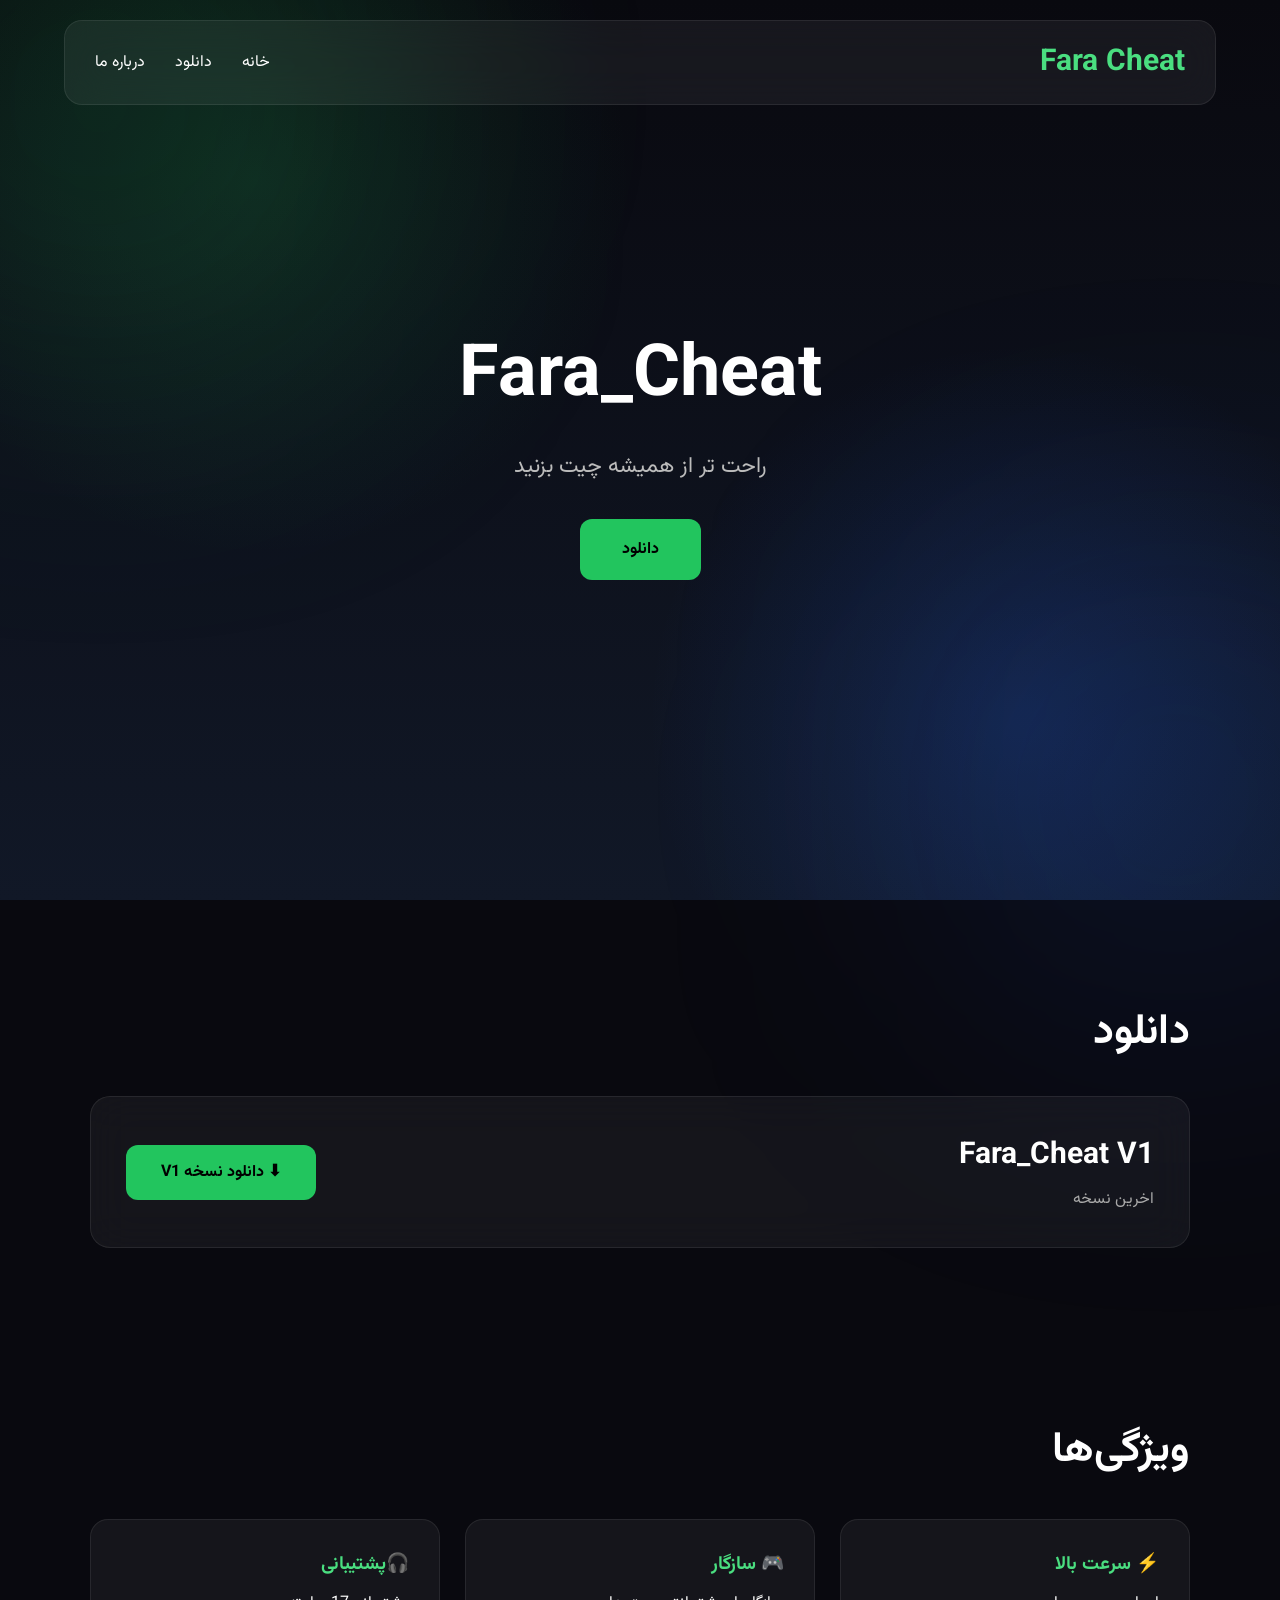
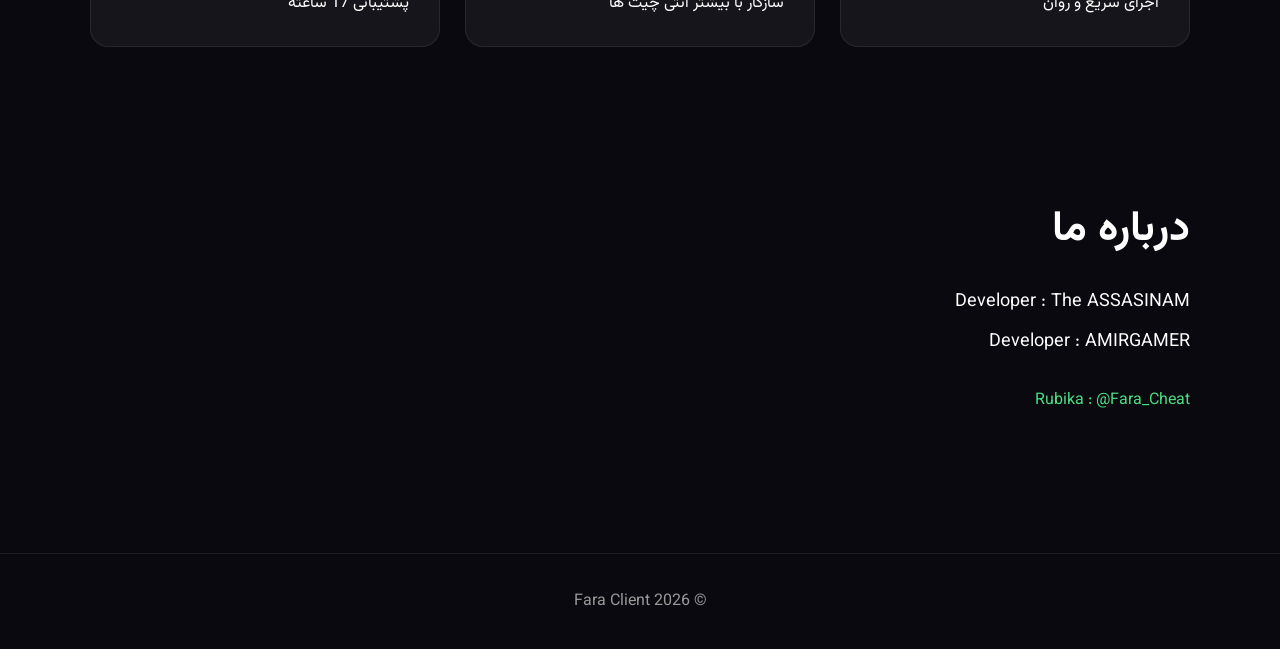
==== index.html @ 8f238534 "Add files via upload" ====
<!DOCTYPE html>
<html lang="fa" dir="rtl">

<head>
    <meta charset="UTF-8">
    <meta name="viewport" content="width=device-width, initial-scale=1.0">
    <title>Fara_Cheat</title>

    <link rel="stylesheet" href="style.css">
    <link href="https://fonts.googleapis.com/css2?family=Vazirmatn:wght@300;400;600;700&display=swap" rel="stylesheet">
</head>

<body>

<div class="background"></div>

<header>
    <nav>

        <div class="logo">
            <a href="#" style="text-decoration:none;color:inherit;">
                Fara Cheat
            </a>
        </div>

        <ul>
            <li><a href="#">خانه</a></li>
            <li><a href="#download">دانلود</a></li>
            <li><a href="#about">درباره ما</a></li>
        </ul>

    </nav>
</header>

<section class="hero">

    <h1>Fara_Cheat</h1>

    <p>
        راحت تر از همیشه چیت بزنید 
    </p>

    <a href="#download" class="main-btn">
        دانلود
    </a>

</section>

<section id="download" class="download-section">

    <h2>دانلود</h2>

    <div class="download-card">

        <div>
            <h3>Fara_Cheat V1</h3>
            <p>اخرین نسخه</p>
        </div>

        <a href="downloads/Cheat_Fara V1.rar" class="download-btn" download>
            ⬇ دانلود نسخه V1
        </a>

    </div>

</section>

<section class="features">

    <h2>ویژگی‌ها</h2>

    <div class="cards">

        <div class="card">
            <h3>⚡ سرعت بالا</h3>
            <p>اجرای سریع و روان</p>
        </div>

        <div class="card">
            <h3>🎮 سازگار</h3>
            <p>سازگار با بیشتر انتی چیت ها</p>
        </div>

        <div class="card">
            <h3>🎧پشتیبانی </h3>
            <p>پشتیبانی 17 ساعته</p>
        </div>

    </div>

</section>

<section id="about" class="about">

    <h2>درباره ما</h2>

    <p>Developer : The ASSASINAM</p>

    <p>Developer : AMIRGAMER</p>

    <a href="https://rubika.ir/Fara_Cheat" target="_blank" rel="noopener">
        Rubika : @Fara_Cheat
    </a>

</section>

<footer>
    <p>© 2026 Fara Client</p>
</footer>

<script src="script.js"></script>

</body>
</html>
---- style.css ----
/* ===== Google Font ===== */
*{
    margin:0;
    padding:0;
    box-sizing:border-box;
    scroll-behavior:smooth;
    font-family:"Vazirmatn",sans-serif;
}

body{
    background:#09090f;
    color:#fff;
    overflow-x:hidden;
}

/* ===== Background ===== */

.background{
    position:fixed;
    inset:0;
    z-index:-2;
    background:
    radial-gradient(circle at 20% 20%,#22c55e22,transparent 30%),
    radial-gradient(circle at 80% 80%,#2563eb33,transparent 30%),
    linear-gradient(#09090f,#111827);
}

.background::after{
    content:"";
    position:absolute;
    width:500px;
    height:500px;
    background:#22c55e20;
    border-radius:50%;
    filter:blur(140px);
    top:-150px;
    left:-150px;
}

.background::before{
    content:"";
    position:absolute;
    width:450px;
    height:450px;
    background:#2563eb20;
    border-radius:50%;
    filter:blur(140px);
    bottom:-120px;
    right:-120px;
}

/* ===== Header ===== */

header{
    position:fixed;
    width:100%;
    top:0;
    left:0;
    display:flex;
    justify-content:center;
    z-index:100;
}

nav{
    width:90%;
    max-width:1200px;
    margin-top:20px;

    display:flex;
    justify-content:space-between;
    align-items:center;

    padding:18px 30px;

    background:rgba(255,255,255,.06);
    border:1px solid rgba(255,255,255,.08);
    backdrop-filter:blur(20px);
    border-radius:18px;
}

.logo{
    font-size:30px;
    font-weight:700;
    color:#4ade80;
}

nav ul{
    display:flex;
    list-style:none;
    gap:30px;
}

nav a{
    color:white;
    text-decoration:none;
    transition:.3s;
}

nav a:hover{
    color:#4ade80;
}

/* ===== Hero ===== */

.hero{
    height:100vh;
    display:flex;
    flex-direction:column;
    justify-content:center;
    align-items:center;
    text-align:center;
    padding:20px;
}

.hero h1{
    font-size:72px;
    margin-bottom:15px;
}

.hero p{
    font-size:22px;
    color:#bcbcbc;
    margin-bottom:35px;
}

.main-btn{
    padding:18px 42px;
    background:#22c55e;
    color:#000;
    text-decoration:none;
    border-radius:12px;
    font-weight:bold;
    transition:.3s;
}

.main-btn:hover{
    transform:translateY(-5px);
    box-shadow:0 0 30px #22c55e;
}

/* ===== Download ===== */

.download-section{
    width:90%;
    max-width:1100px;
    margin:auto;
    padding:100px 0;
}

.download-section h2{
    font-size:42px;
    margin-bottom:30px;
}

.download-card{
    background:rgba(255,255,255,.05);
    border:1px solid rgba(255,255,255,.08);
    backdrop-filter:blur(20px);

    border-radius:20px;

    padding:35px;

    display:flex;
    justify-content:space-between;
    align-items:center;
}

.download-card h3{
    font-size:30px;
}

.download-card p{
    color:#aaa;
    margin-top:8px;
}

.download-btn{

padding:15px 35px;

background:#22c55e;

color:black;

text-decoration:none;

font-weight:bold;

border-radius:12px;

transition:.3s;

}

.download-btn:hover{

box-shadow:0 0 20px #22c55e;

}

/* ===== Features ===== */

.features{

width:90%;
max-width:1100px;

margin:auto;

padding:70px 0;

}

.features h2{

font-size:42px;

margin-bottom:35px;

}

.cards{

display:grid;

grid-template-columns:repeat(auto-fit,minmax(250px,1fr));

gap:25px;

}

.card{

background:rgba(255,255,255,.05);

padding:30px;

border-radius:18px;

border:1px solid rgba(255,255,255,.08);

transition:.3s;

}

.card:hover{

transform:translateY(-10px);

}

.card h3{

color:#4ade80;

margin-bottom:12px;

}

/* ===== About ===== */

.about{

width:90%;
max-width:1100px;

margin:auto;

padding:80px 0;

}

.about h2{

font-size:42px;

margin-bottom:25px;

}

.about p{

margin:12px 0;

font-size:18px;

}

.about a{

display:inline-block;

margin-top:20px;

color:#4ade80;

text-decoration:none;

}

/* ===== Footer ===== */

footer{

padding:35px;

text-align:center;

border-top:1px solid rgba(255,255,255,.08);

color:#999;

margin-top:60px;

}

/* ===== Responsive ===== */

@media(max-width:768px){

nav{
flex-direction:column;
gap:20px;
}

nav ul{
flex-direction:column;
align-items:center;
}

.hero h1{
font-size:48px;
}

.hero p{
font-size:18px;
}

.download-card{
flex-direction:column;
gap:25px;
text-align:center;
}

}
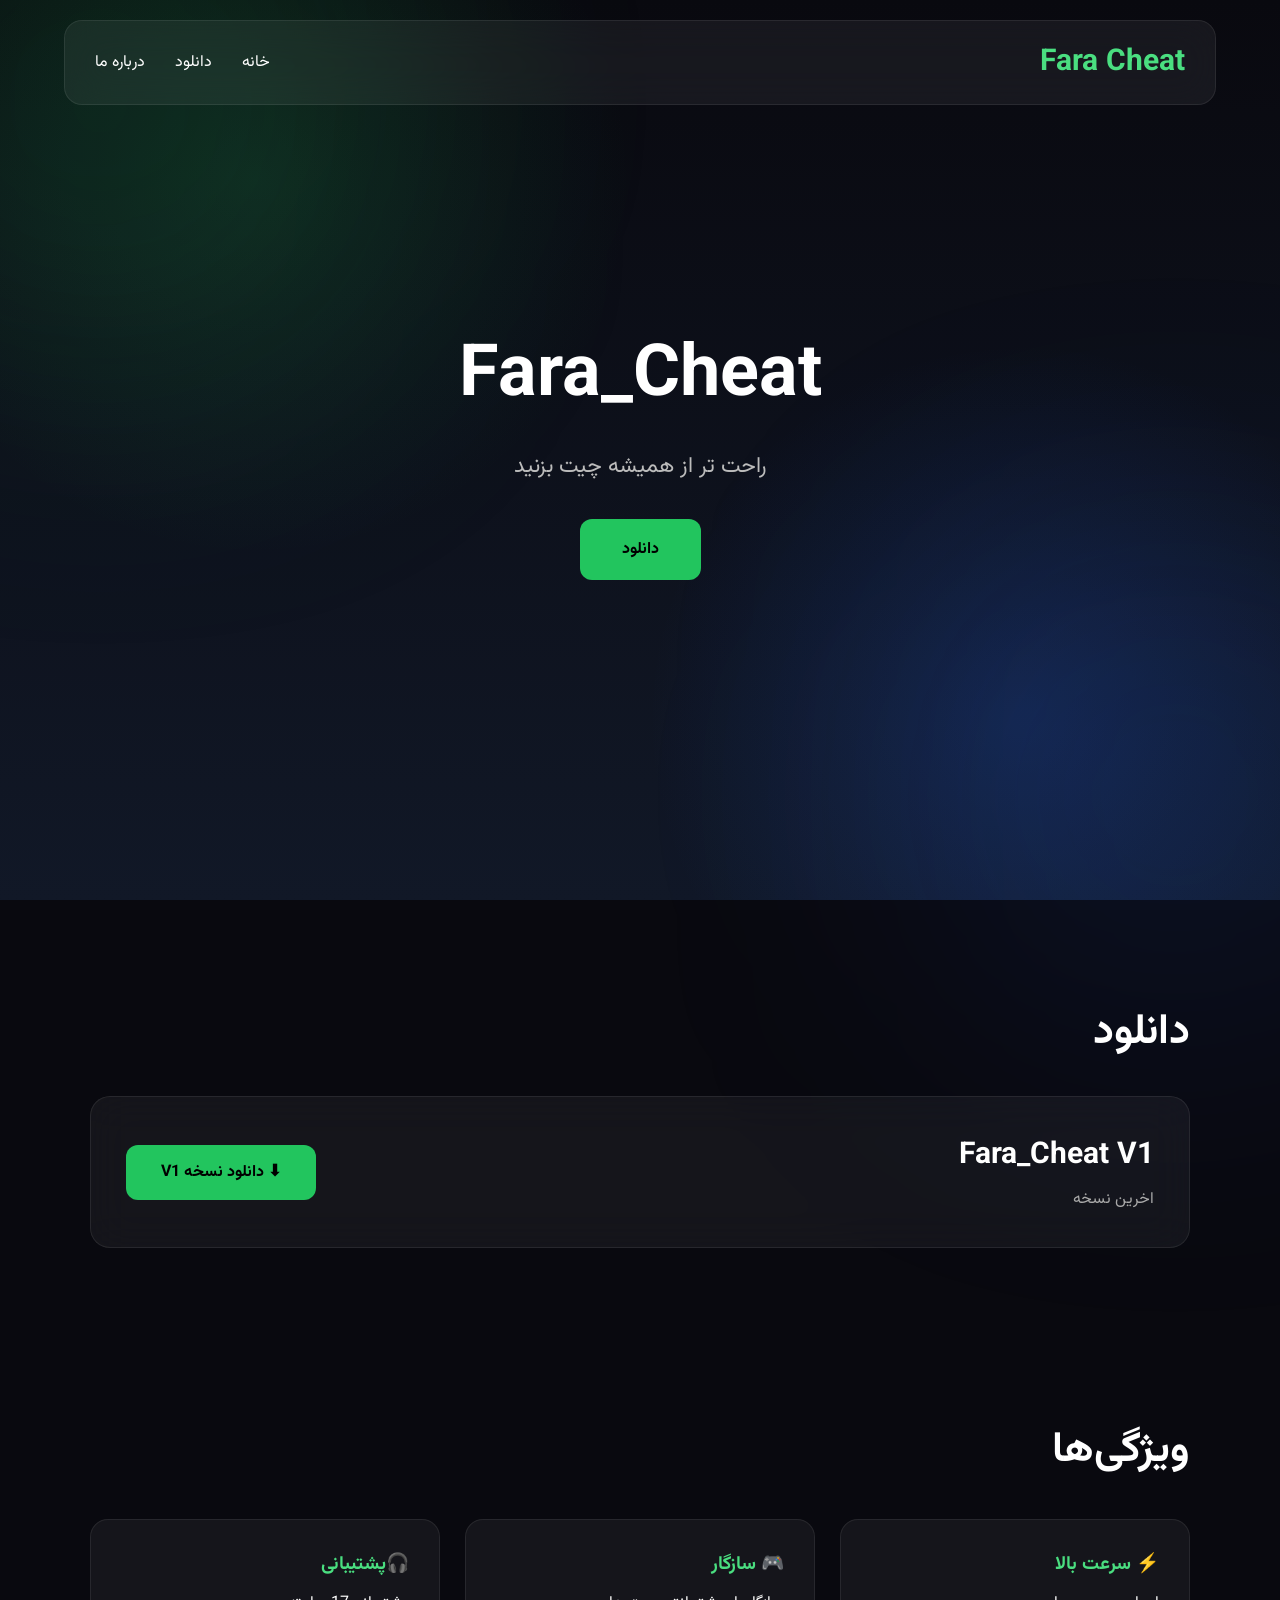
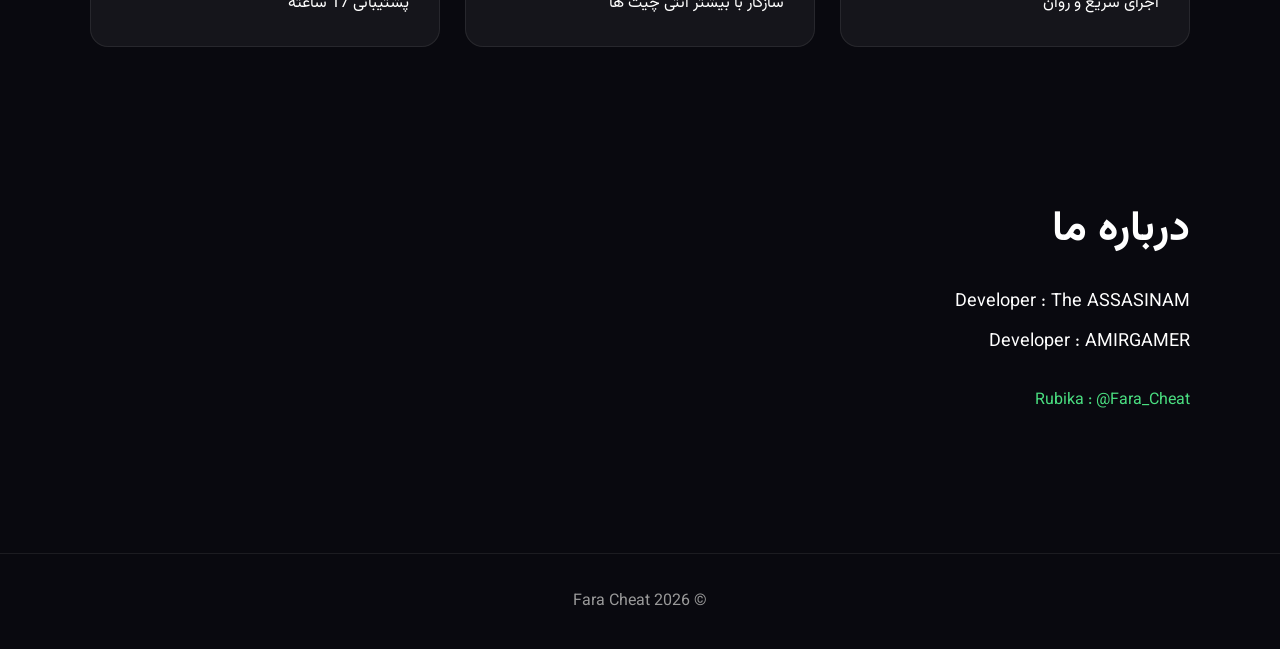
==== commit 8a428ae0: "Update index.html" ====
--- a/index.html
+++ b/index.html
@@ -105,10 +105,10 @@
 </section>
 
 <footer>
-    <p>© 2026 Fara Client</p>
+    <p>© 2026 Fara Cheat</p>
 </footer>
 
 <script src="script.js"></script>
 
 </body>
-</html>+</html>
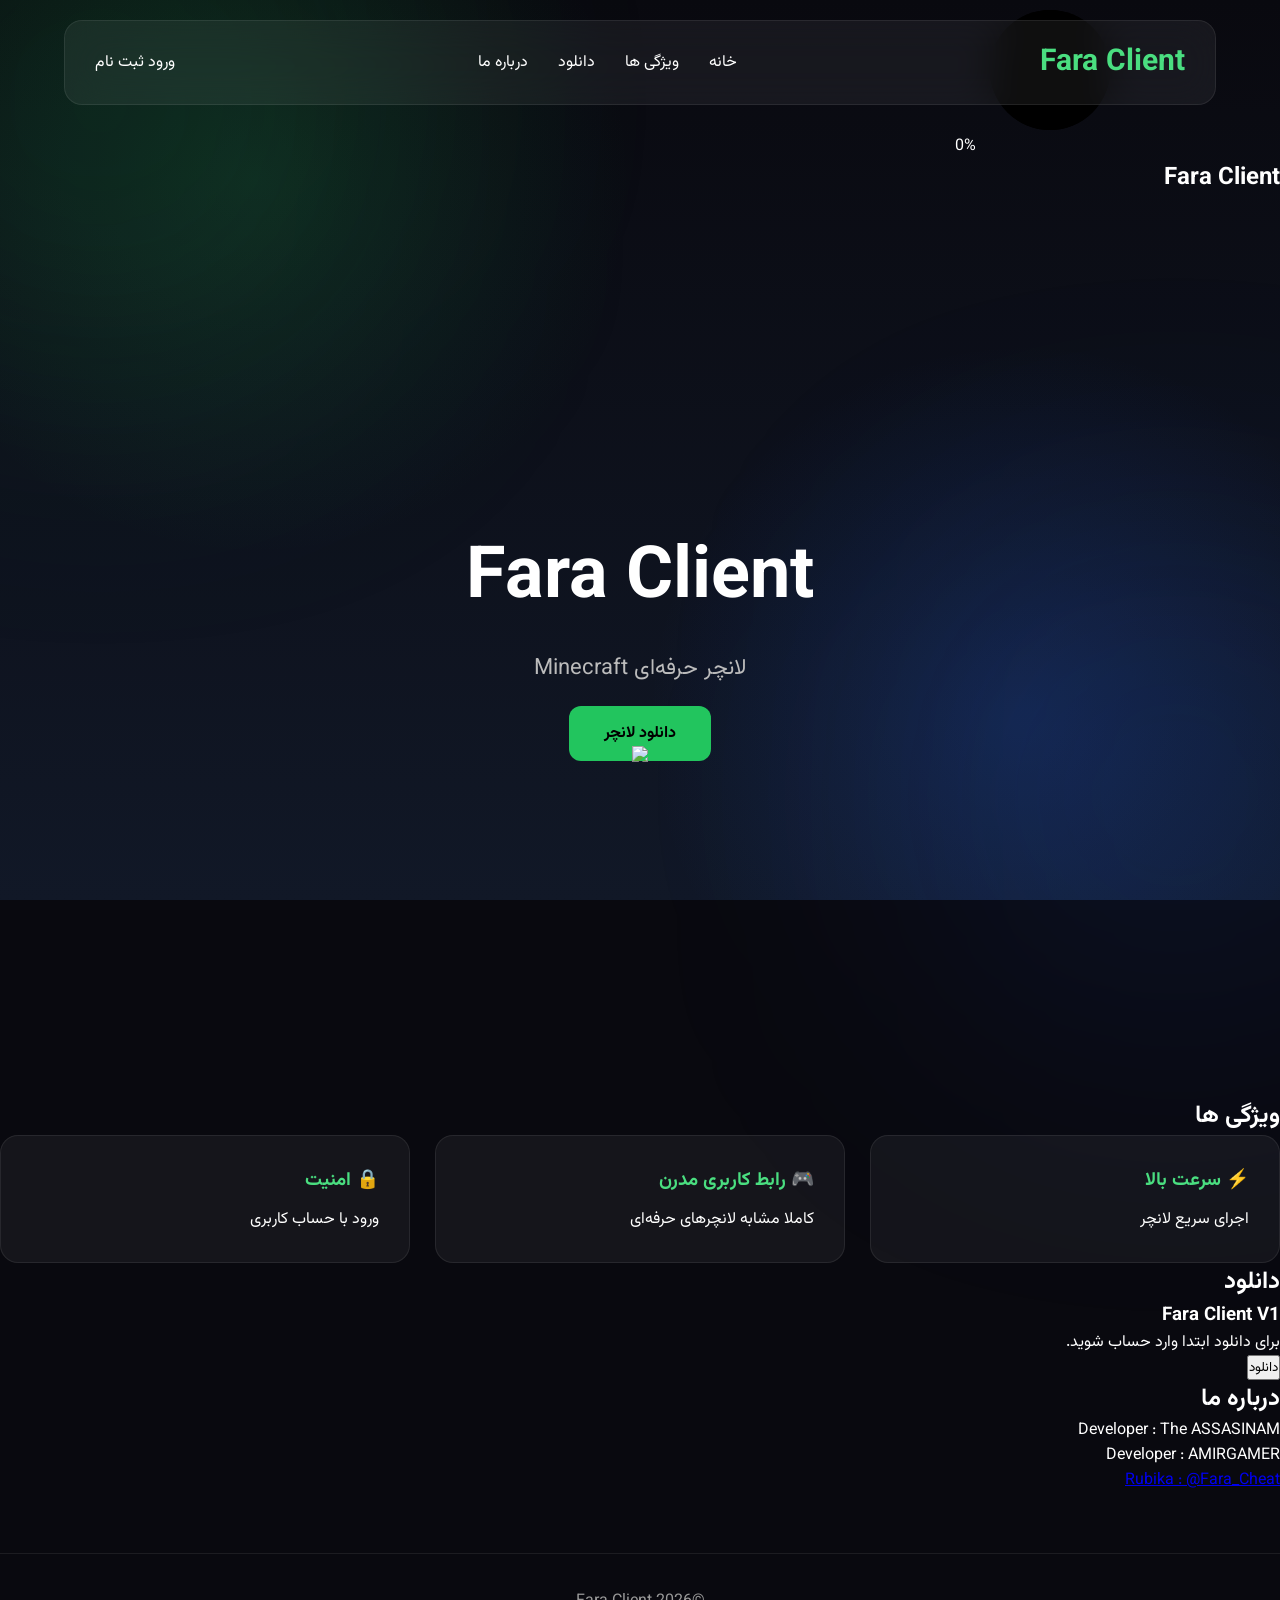
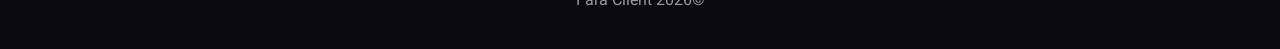
==== commit cbdff476: "index.html" ====
--- a/index.html
+++ b/index.html
@@ -4,111 +4,272 @@
 <head>
     <meta charset="UTF-8">
     <meta name="viewport" content="width=device-width, initial-scale=1.0">
-    <title>Fara_Cheat</title>
+
+    <title>Fara Client</title>
 
     <link rel="stylesheet" href="style.css">
-    <link href="https://fonts.googleapis.com/css2?family=Vazirmatn:wght@300;400;600;700&display=swap" rel="stylesheet">
+
+    <link href="https://fonts.googleapis.com/css2?family=Vazirmatn:wght@300;400;600;700;900&display=swap"
+        rel="stylesheet">
 </head>
 
 <body>
 
-<div class="background"></div>
+<!-- Loading -->
+
+<div id="loader">
+
+<div class="loader-content">
+
+<div class="loader-circle">
+
+<svg>
+
+<circle cx="70" cy="70" r="60"></circle>
+
+<circle id="progressCircle" cx="70" cy="70" r="60"></circle>
+
+</svg>
+
+<span id="loadingPercent">0%</span>
+
+</div>
+
+<h2>Fara Client</h2>
+
+</div>
+
+</div>
+
+<!-- Background -->
+
+<div class="background">
+
+<span></span>
+
+<span></span>
+
+<span></span>
+
+<span></span>
+
+</div>
+
+<!-- Header -->
 
 <header>
-    <nav>
-
-        <div class="logo">
-            <a href="#" style="text-decoration:none;color:inherit;">
-                Fara Cheat
-            </a>
-        </div>
-
-        <ul>
-            <li><a href="#">خانه</a></li>
-            <li><a href="#download">دانلود</a></li>
-            <li><a href="#about">درباره ما</a></li>
-        </ul>
-
-    </nav>
+
+<nav>
+
+<div class="logo">
+
+Fara Client
+
+</div>
+
+<ul>
+
+<li><a href="#">خانه</a></li>
+
+<li><a href="#features">ویژگی ها</a></li>
+
+<li><a href="#download">دانلود</a></li>
+
+<li><a href="#about">درباره ما</a></li>
+
+</ul>
+
+<div class="login-area">
+
+<a href="login.html">
+
+ورود
+
+</a>
+
+<a href="register.html" class="register">
+
+ثبت نام
+
+</a>
+
+</div>
+
+</nav>
+
 </header>
 
+<!-- Hero -->
+
 <section class="hero">
 
-    <h1>Fara_Cheat</h1>
-
-    <p>
-        راحت تر از همیشه چیت بزنید 
-    </p>
-
-    <a href="#download" class="main-btn">
-        دانلود
-    </a>
-
-</section>
-
-<section id="download" class="download-section">
-
-    <h2>دانلود</h2>
-
-    <div class="download-card">
-
-        <div>
-            <h3>Fara_Cheat V1</h3>
-            <p>اخرین نسخه</p>
-        </div>
-
-        <a href="downloads/Cheat_Fara V1.rar" class="download-btn" download>
-            ⬇ دانلود نسخه V1
-        </a>
-
-    </div>
-
-</section>
-
-<section class="features">
-
-    <h2>ویژگی‌ها</h2>
-
-    <div class="cards">
-
-        <div class="card">
-            <h3>⚡ سرعت بالا</h3>
-            <p>اجرای سریع و روان</p>
-        </div>
-
-        <div class="card">
-            <h3>🎮 سازگار</h3>
-            <p>سازگار با بیشتر انتی چیت ها</p>
-        </div>
-
-        <div class="card">
-            <h3>🎧پشتیبانی </h3>
-            <p>پشتیبانی 17 ساعته</p>
-        </div>
-
-    </div>
-
-</section>
-
-<section id="about" class="about">
-
-    <h2>درباره ما</h2>
-
-    <p>Developer : The ASSASINAM</p>
-
-    <p>Developer : AMIRGAMER</p>
-
-    <a href="https://rubika.ir/Fara_Cheat" target="_blank" rel="noopener">
-        Rubika : @Fara_Cheat
-    </a>
+<div class="hero-left">
+
+<h1>
+
+Fara Client
+
+</h1>
+
+<p>
+
+لانچر حرفه‌ای Minecraft
+
+</p>
+
+<a href="https://github.com/amoalir24-source/Fara_Cheat/releases/download/v1/Cheat_Fara%20V1.rar"
+   class="download-btn">
+    دانلود لانچر
+</a>
+
+</div>
+
+<div class="hero-right">
+
+<img src="assets/logo.png">
+
+</div>
+
+</section>
+
+<!-- Features -->
+
+<section id="features">
+
+<h2>
+
+ویژگی ها
+
+</h2>
+
+<div class="cards">
+
+<div class="card">
+
+<h3>
+
+⚡ سرعت بالا
+
+</h3>
+
+<p>
+
+اجرای سریع لانچر
+
+</p>
+
+</div>
+
+<div class="card">
+
+<h3>
+
+🎮 رابط کاربری مدرن
+
+</h3>
+
+<p>
+
+کاملا مشابه لانچرهای حرفه‌ای
+
+</p>
+
+</div>
+
+<div class="card">
+
+<h3>
+
+🔒 امنیت
+
+</h3>
+
+<p>
+
+ورود با حساب کاربری
+
+</p>
+
+</div>
+
+</div>
+
+</section>
+
+<!-- Download -->
+
+<section id="download">
+
+<h2>
+
+دانلود
+
+</h2>
+
+<div class="download-box">
+
+<h3>
+
+Fara Client V1
+
+</h3>
+
+<p>
+
+برای دانلود ابتدا وارد حساب شوید.
+
+</p>
+
+<button id="downloadLauncher">
+
+دانلود
+
+</button>
+
+</div>
+
+</section>
+
+<!-- About -->
+
+<section id="about">
+
+<h2>
+
+درباره ما
+
+</h2>
+
+<p>
+
+Developer : The ASSASINAM
+
+</p>
+
+<p>
+
+Developer : AMIRGAMER
+
+</p>
+
+<a href="https://rubika.ir/Fara_Cheat" target="_blank">
+
+Rubika : @Fara_Cheat
+
+</a>
 
 </section>
 
 <footer>
-    <p>© 2026 Fara Cheat</p>
+
+©2026 Fara Client
+
 </footer>
 
+<script src="loading.js"></script>
+
 <script src="script.js"></script>
 
 </body>
+
 </html>
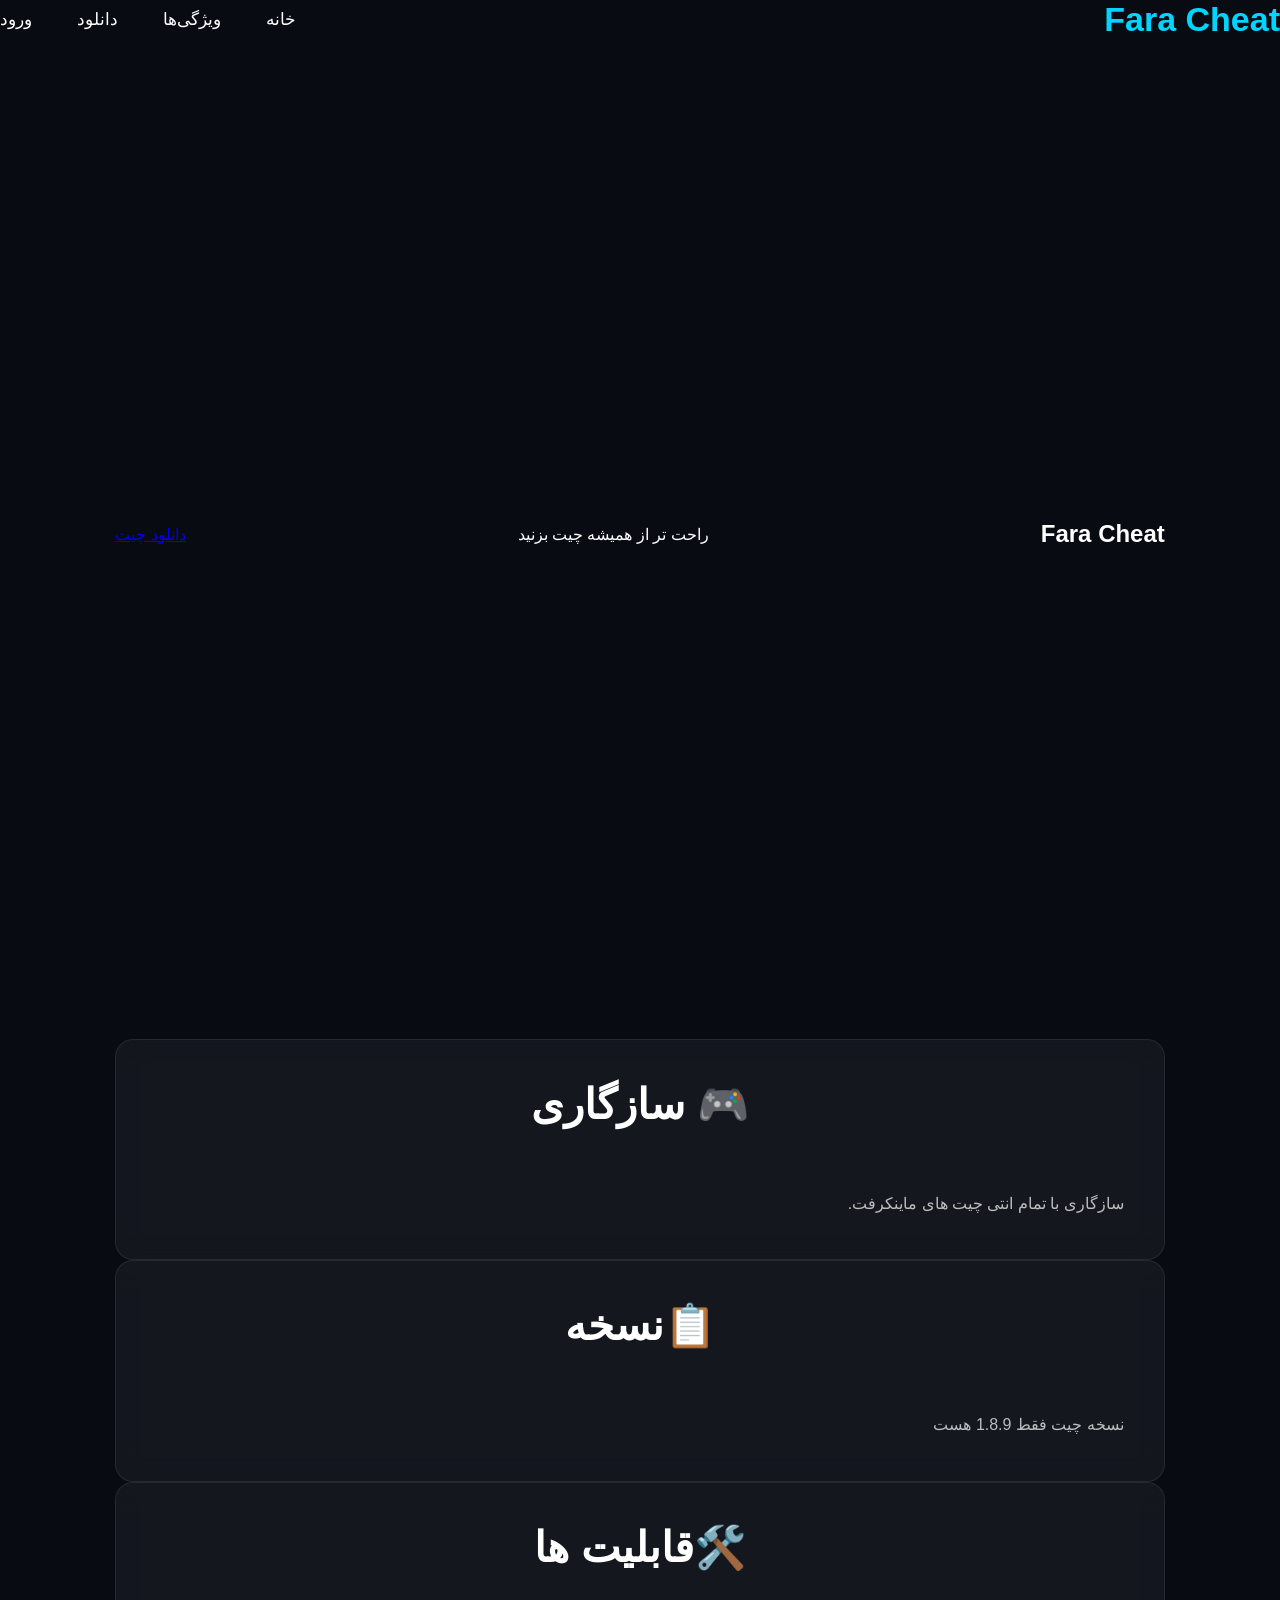
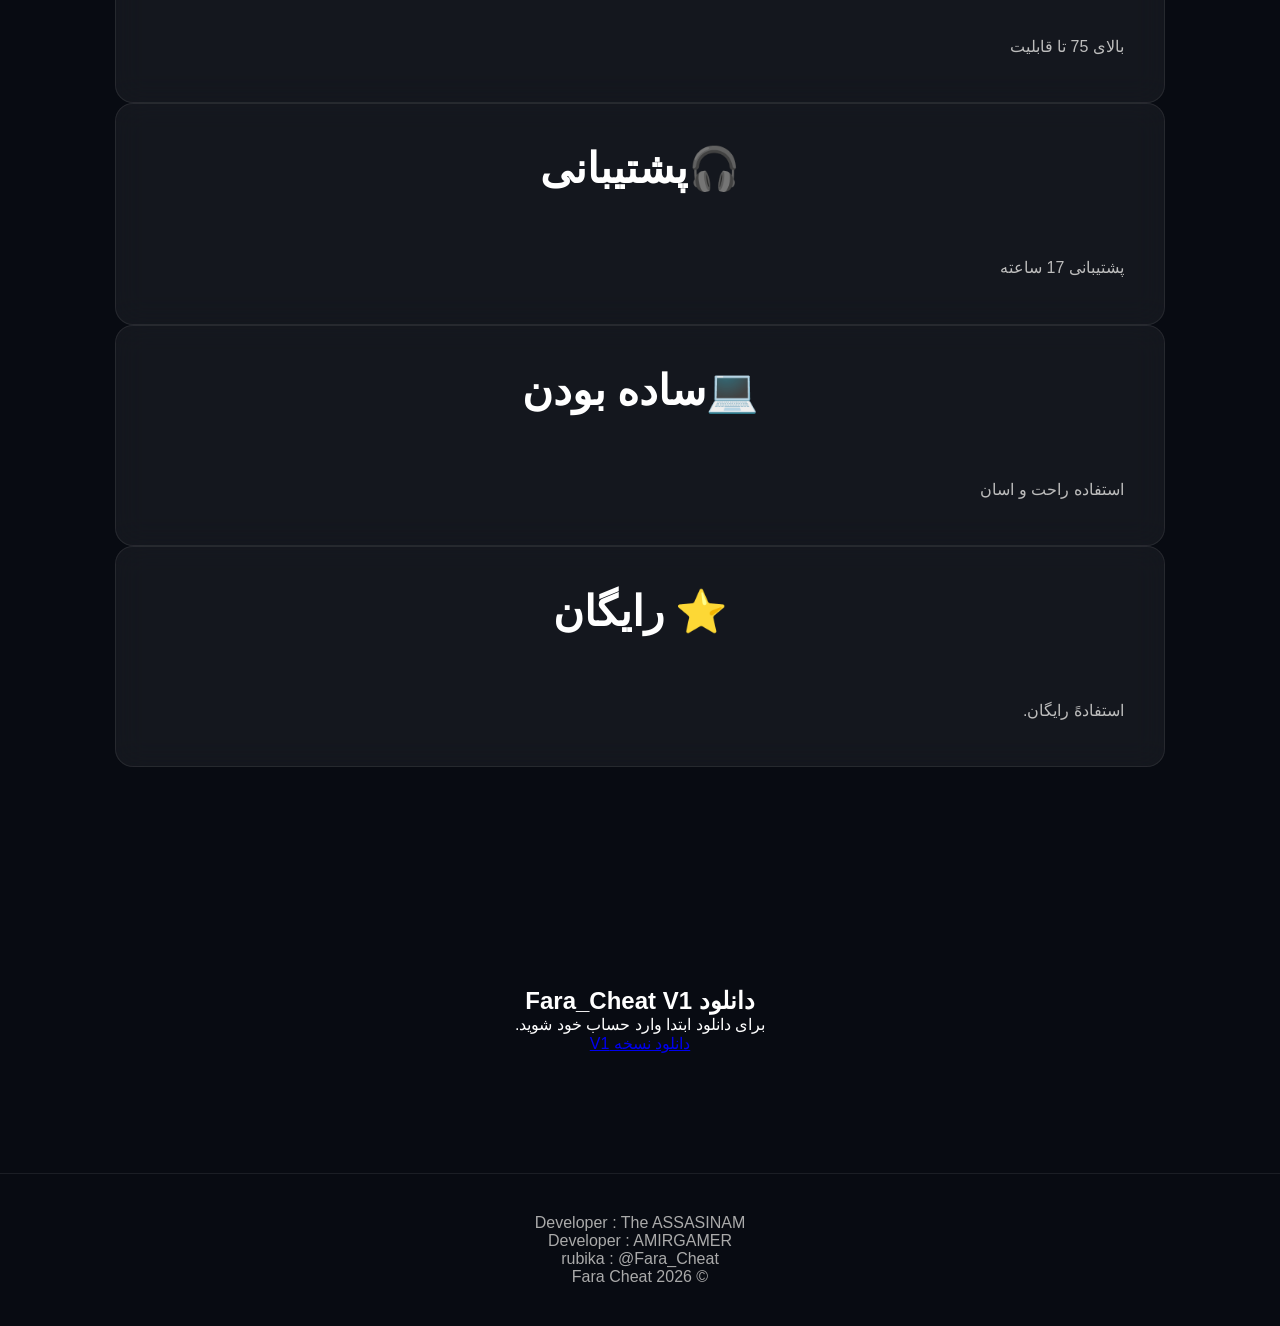
==== commit b626d585: "index.html" ====
--- a/index.html
+++ b/index.html
@@ -4,270 +4,103 @@
 <head>
     <meta charset="UTF-8">
     <meta name="viewport" content="width=device-width, initial-scale=1.0">
-
-    <title>Fara Client</title>
+    <title>Fara Cheat</title>
 
     <link rel="stylesheet" href="style.css">
-
-    <link href="https://fonts.googleapis.com/css2?family=Vazirmatn:wght@300;400;600;700;900&display=swap"
-        rel="stylesheet">
 </head>
 
 <body>
 
-<!-- Loading -->
-
-<div id="loader">
-
-<div class="loader-content">
-
-<div class="loader-circle">
-
-<svg>
-
-<circle cx="70" cy="70" r="60"></circle>
-
-<circle id="progressCircle" cx="70" cy="70" r="60"></circle>
-
-</svg>
-
-<span id="loadingPercent">0%</span>
-
-</div>
-
-<h2>Fara Client</h2>
-
-</div>
-
-</div>
-
-<!-- Background -->
-
-<div class="background">
-
-<span></span>
-
-<span></span>
-
-<span></span>
-
-<span></span>
-
-</div>
-
-<!-- Header -->
-
-<header>
-
 <nav>
 
-<div class="logo">
+    <div class="logo">
+        Fara Cheat
+    </div>
 
-Fara Client
-
-</div>
-
-<ul>
-
-<li><a href="#">خانه</a></li>
-
-<li><a href="#features">ویژگی ها</a></li>
-
-<li><a href="#download">دانلود</a></li>
-
-<li><a href="#about">درباره ما</a></li>
-
-</ul>
-
-<div class="login-area">
-
-<a href="login.html">
-
-ورود
-
-</a>
-
-<a href="register.html" class="register">
-
-ثبت نام
-
-</a>
-
-</div>
+    <ul>
+        <li><a href="#">خانه</a></li>
+        <li><a href="#features">ویژگی‌ها</a></li>
+        <li><a href="#download">دانلود</a></li>
+        <li><a href="login.html">ورود</a></li>
+    </ul>
 
 </nav>
 
-</header>
-
-<!-- Hero -->
-
 <section class="hero">
 
-<div class="hero-left">
+    <h1>Fara Cheat</h1>
 
-<h1>
+    <p>
+        راحت تر از همیشه چیت بزنید
+    </p>
 
-Fara Client
-
-</h1>
-
-<p>
-
-لانچر حرفه‌ای Minecraft
-
-</p>
-
-<a href="https://github.com/amoalir24-source/Fara_Cheat/releases/download/v1/Cheat_Fara%20V1.rar"
-   class="download-btn">
-    دانلود لانچر
-</a>
-
-</div>
-
-<div class="hero-right">
-
-<img src="assets/logo.png">
-
-</div>
+    <a href="#" class="btn" onclick="downloadLauncher()">
+       دانلود چیت
+    </a>
 
 </section>
 
-<!-- Features -->
+<section id="features" class="features">
 
-<section id="features">
+    <div class="card">
+        <h2>🎮 سازگاری</h2>
+        <p>سازگاری با تمام انتی چیت های ماینکرفت.</p>
+    </div>
 
-<h2>
+    <div class="card">
+        <h2>📋نسخه</h2>
+        <p>نسخه چیت فقط 1.8.9 هست</p>
+    </div>
 
-ویژگی ها
+    <div class="card">
+        <h2>🛠️قابلیت ها</h2>
+        <p>بالای 75 تا قابلیت</p>
+    </div>
 
-</h2>
+    <div class="card">
+        <h2>🎧پشتیبانی</h2>
+        <p>پشتیبانی 17 ساعته</p>
+    </div>
 
-<div class="cards">
+    <div class="card">
+        <h2>💻ساده بودن</h2>
+        <p>استفاده راحت و اسان</p>
+    </div>
 
-<div class="card">
-
-<h3>
-
-⚡ سرعت بالا
-
-</h3>
-
-<p>
-
-اجرای سریع لانچر
-
-</p>
-
-</div>
-
-<div class="card">
-
-<h3>
-
-🎮 رابط کاربری مدرن
-
-</h3>
-
-<p>
-
-کاملا مشابه لانچرهای حرفه‌ای
-
-</p>
-
-</div>
-
-<div class="card">
-
-<h3>
-
-🔒 امنیت
-
-</h3>
-
-<p>
-
-ورود با حساب کاربری
-
-</p>
-
-</div>
-
-</div>
+    <div class="card">
+        <h2>⭐ رایگان</h2>
+        <p>استفادهً رایگان.</p>
+    </div>
 
 </section>
 
-<!-- Download -->
+<section id="download" class="download">
 
-<section id="download">
+    <h2>دانلود Fara_Cheat V1</h2>
 
-<h2>
+    <p>
+        برای دانلود ابتدا وارد حساب خود شوید.
+    </p>
 
-دانلود
-
-</h2>
-
-<div class="download-box">
-
-<h3>
-
-Fara Client V1
-
-</h3>
-
-<p>
-
-برای دانلود ابتدا وارد حساب شوید.
-
-</p>
-
-<button id="downloadLauncher">
-
-دانلود
-
-</button>
-
-</div>
-
-</section>
-
-<!-- About -->
-
-<section id="about">
-
-<h2>
-
-درباره ما
-
-</h2>
-
-<p>
-
-Developer : The ASSASINAM
-
-</p>
-
-<p>
-
-Developer : AMIRGAMER
-
-</p>
-
-<a href="https://rubika.ir/Fara_Cheat" target="_blank">
-
-Rubika : @Fara_Cheat
-
-</a>
+    <a href="#" class="btn" onclick="downloadLauncher()">
+        دانلود نسخه V1
+    </a>
 
 </section>
 
 <footer>
 
-©2026 Fara Client
+    <p>Developer : The ASSASINAM</p>
+
+    <p>Developer : AMIRGAMER</p>
+
+    <p>rubika : @Fara_Cheat</p>
+	
+    <p>© 2026 Fara Cheat</p>
 
 </footer>
 
-<script src="loading.js"></script>
-
+<script src="auth.js"></script>
 <script src="script.js"></script>
 
 </body>
--- a/style.css
+++ b/style.css
@@ -1,346 +1,776 @@
-/* ===== Google Font ===== */
 *{
-    margin:0;
-    padding:0;
-    box-sizing:border-box;
-    scroll-behavior:smooth;
-    font-family:"Vazirmatn",sans-serif;
+margin:0;
+padding:0;
+box-sizing:border-box;
+font-family:'Vazirmatn',sans-serif;
+scroll-behavior:smooth;
 }
 
 body{
-    background:#09090f;
-    color:#fff;
-    overflow-x:hidden;
-}
-
-/* ===== Background ===== */
+
+background:#080b12;
+color:white;
+overflow-x:hidden;
+
+}
+
+/* Loading */
+
+#loader{
+
+position:fixed;
+top:0;
+left:0;
+width:100%;
+height:100%;
+background:#05070d;
+display:flex;
+justify-content:center;
+align-items:center;
+z-index:99999;
+transition:.5s;
+
+}
+
+.loader-content{
+
+text-align:center;
+
+}
+
+.loader-circle{
+
+position:relative;
+width:150px;
+height:150px;
+
+}
+
+.loader-circle svg{
+
+width:150px;
+height:150px;
+transform:rotate(-90deg);
+
+}
+
+.loader-circle circle{
+
+fill:none;
+stroke:#222;
+stroke-width:8;
+
+}
+
+#progressCircle{
+
+stroke:#00d4ff;
+stroke-dasharray:377;
+stroke-dashoffset:377;
+stroke-linecap:round;
+
+}
+
+#loadingPercent{
+
+position:absolute;
+left:50%;
+top:50%;
+transform:translate(-50%,-50%);
+font-size:28px;
+font-weight:bold;
+
+}
+
+.loader-content h2{
+
+margin-top:25px;
+font-size:30px;
+
+}
+
+/* Background */
 
 .background{
-    position:fixed;
-    inset:0;
-    z-index:-2;
-    background:
-    radial-gradient(circle at 20% 20%,#22c55e22,transparent 30%),
-    radial-gradient(circle at 80% 80%,#2563eb33,transparent 30%),
-    linear-gradient(#09090f,#111827);
-}
-
-.background::after{
-    content:"";
-    position:absolute;
-    width:500px;
-    height:500px;
-    background:#22c55e20;
-    border-radius:50%;
-    filter:blur(140px);
-    top:-150px;
-    left:-150px;
-}
-
-.background::before{
-    content:"";
-    position:absolute;
-    width:450px;
-    height:450px;
-    background:#2563eb20;
-    border-radius:50%;
-    filter:blur(140px);
-    bottom:-120px;
-    right:-120px;
-}
-
-/* ===== Header ===== */
+
+position:fixed;
+width:100%;
+height:100%;
+overflow:hidden;
+z-index:-2;
+
+background:
+
+radial-gradient(circle at top,#16233d,#05070d);
+
+}
+
+.background span{
+
+position:absolute;
+display:block;
+width:350px;
+height:350px;
+border-radius:50%;
+filter:blur(120px);
+animation:move 18s linear infinite;
+
+}
+
+.background span:nth-child(1){
+
+background:#00c3ff55;
+left:-100px;
+top:120px;
+
+}
+
+.background span:nth-child(2){
+
+background:#7d4dff55;
+right:-150px;
+top:50px;
+
+}
+
+.background span:nth-child(3){
+
+background:#005dff55;
+left:45%;
+bottom:-120px;
+
+}
+
+.background span:nth-child(4){
+
+background:#00ffbb33;
+right:20%;
+bottom:-80px;
+
+}
+
+@keyframes move{
+
+50%{
+
+transform:translateY(-80px)
+translateX(50px);
+
+}
+
+}
+
+/* Header */
 
 header{
-    position:fixed;
-    width:100%;
-    top:0;
-    left:0;
-    display:flex;
-    justify-content:center;
-    z-index:100;
+
+width:100%;
+padding:25px 9%;
+position:fixed;
+top:0;
+left:0;
+backdrop-filter:blur(15px);
+background:rgba(8,11,18,.6);
+border-bottom:1px solid rgba(255,255,255,.08);
+z-index:1000;
+
 }
 
 nav{
-    width:90%;
-    max-width:1200px;
-    margin-top:20px;
-
-    display:flex;
-    justify-content:space-between;
-    align-items:center;
-
-    padding:18px 30px;
-
-    background:rgba(255,255,255,.06);
-    border:1px solid rgba(255,255,255,.08);
-    backdrop-filter:blur(20px);
-    border-radius:18px;
+
+display:flex;
+justify-content:space-between;
+align-items:center;
+
 }
 
 .logo{
-    font-size:30px;
-    font-weight:700;
-    color:#4ade80;
+
+font-size:34px;
+font-weight:900;
+color:#00d4ff;
+
 }
 
 nav ul{
-    display:flex;
-    list-style:none;
-    gap:30px;
+
+display:flex;
+gap:45px;
+list-style:none;
+
 }
 
 nav a{
-    color:white;
-    text-decoration:none;
-    transition:.3s;
+
+color:white;
+text-decoration:none;
+font-size:17px;
+transition:.3s;
+
 }
 
 nav a:hover{
-    color:#4ade80;
-}
-
-/* ===== Hero ===== */
+
+color:#00d4ff;
+
+}
+
+.login-area{
+
+display:flex;
+gap:15px;
+
+}
+
+.login-area a{
+
+padding:12px 24px;
+border-radius:10px;
+background:#00d4ff;
+color:black;
+font-weight:bold;
+
+}
+
+.register{
+
+background:#7d4dff!important;
+color:white!important;
+
+}/* Hero */
 
 .hero{
-    height:100vh;
-    display:flex;
-    flex-direction:column;
-    justify-content:center;
-    align-items:center;
-    text-align:center;
-    padding:20px;
-}
-
-.hero h1{
-    font-size:72px;
-    margin-bottom:15px;
-}
-
-.hero p{
-    font-size:22px;
-    color:#bcbcbc;
-    margin-bottom:35px;
-}
-
-.main-btn{
-    padding:18px 42px;
-    background:#22c55e;
-    color:#000;
-    text-decoration:none;
-    border-radius:12px;
-    font-weight:bold;
-    transition:.3s;
-}
-
-.main-btn:hover{
-    transform:translateY(-5px);
-    box-shadow:0 0 30px #22c55e;
-}
-
-/* ===== Download ===== */
-
-.download-section{
-    width:90%;
-    max-width:1100px;
-    margin:auto;
-    padding:100px 0;
-}
-
-.download-section h2{
-    font-size:42px;
-    margin-bottom:30px;
-}
-
-.download-card{
-    background:rgba(255,255,255,.05);
-    border:1px solid rgba(255,255,255,.08);
-    backdrop-filter:blur(20px);
-
-    border-radius:20px;
-
-    padding:35px;
-
-    display:flex;
-    justify-content:space-between;
-    align-items:center;
-}
-
-.download-card h3{
-    font-size:30px;
-}
-
-.download-card p{
-    color:#aaa;
-    margin-top:8px;
+
+width:100%;
+min-height:100vh;
+
+display:flex;
+justify-content:space-between;
+align-items:center;
+
+padding:170px 9% 80px;
+
+}
+
+.hero-left{
+
+max-width:600px;
+
+}
+
+.hero-left h1{
+
+font-size:72px;
+font-weight:900;
+
+line-height:1.1;
+
+margin-bottom:20px;
+
+}
+
+.hero-left p{
+
+font-size:22px;
+
+color:#bdbdbd;
+
+margin-bottom:40px;
+
+line-height:1.8;
+
 }
 
 .download-btn{
 
-padding:15px 35px;
-
-background:#22c55e;
+display:inline-block;
+
+padding:18px 45px;
+
+border-radius:12px;
+
+background:linear-gradient(90deg,#00d4ff,#0066ff);
+
+color:white;
+
+text-decoration:none;
+
+font-weight:bold;
+
+font-size:20px;
+
+transition:.35s;
+
+box-shadow:0 0 30px #00d4ff55;
+
+}
+
+.download-btn:hover{
+
+transform:translateY(-6px);
+
+box-shadow:0 0 50px #00d4ffaa;
+
+}
+
+.hero-right{
+
+display:flex;
+
+justify-content:center;
+
+align-items:center;
+
+}
+
+.hero-right img{
+
+width:450px;
+
+animation:float 4s ease-in-out infinite;
+
+filter:drop-shadow(0 0 50px #00d4ff66);
+
+}
+
+@keyframes float{
+
+50%{
+
+transform:translateY(-20px);
+
+}
+
+}
+
+/* Features */
+
+#features{
+
+padding:100px 9%;
+
+}
+
+#features h2{
+
+font-size:42px;
+
+margin-bottom:60px;
+
+text-align:center;
+
+}
+
+.cards{
+
+display:grid;
+
+grid-template-columns:repeat(auto-fit,minmax(280px,1fr));
+
+gap:35px;
+
+}
+
+.card{
+
+background:rgba(255,255,255,.05);
+
+border:1px solid rgba(255,255,255,.08);
+
+border-radius:18px;
+
+padding:40px;
+
+backdrop-filter:blur(15px);
+
+transition:.35s;
+
+}
+
+.card:hover{
+
+transform:translateY(-10px);
+
+border-color:#00d4ff;
+
+box-shadow:0 0 40px #00d4ff33;
+
+}
+
+.card h3{
+
+font-size:28px;
+
+margin-bottom:20px;
+
+}
+
+.card p{
+
+line-height:1.9;
+
+color:#bdbdbd;
+
+}
+
+/* Download */
+
+#download{
+
+padding:120px 9%;
+
+text-align:center;
+
+}
+
+.download-box{
+
+max-width:650px;
+
+margin:auto;
+
+background:rgba(255,255,255,.05);
+
+border:1px solid rgba(255,255,255,.08);
+
+padding:50px;
+
+border-radius:20px;
+
+backdrop-filter:blur(20px);
+
+}
+
+.download-box h3{
+
+font-size:34px;
+
+margin-bottom:15px;
+
+}
+
+.download-box p{
+
+color:#bdbdbd;
+
+margin-bottom:35px;
+
+}
+
+.download-box button{
+
+padding:18px 60px;
+
+border:none;
+
+border-radius:12px;
+
+background:#00d4ff;
 
 color:black;
 
+font-weight:bold;
+
+font-size:19px;
+
+cursor:pointer;
+
+transition:.3s;
+
+}
+
+.download-box button:hover{
+
+transform:scale(1.05);
+
+}
+
+/* About */
+
+#about{
+
+padding:120px 9%;
+
+text-align:center;
+
+}
+
+#about h2{
+
+font-size:42px;
+
+margin-bottom:40px;
+
+}
+
+#about p{
+
+margin:15px 0;
+
+font-size:20px;
+
+}
+
+#about a{
+
+display:inline-block;
+
+margin-top:30px;
+
+padding:16px 35px;
+
+border-radius:12px;
+
+background:#0088ff;
+
 text-decoration:none;
 
+color:white;
+
+}
+
+/* Footer */
+
+footer{
+
+padding:40px;
+
+text-align:center;
+
+border-top:1px solid rgba(255,255,255,.08);
+
+color:#aaa;
+
+}
+
+/* Mobile */
+
+@media(max-width:900px){
+
+.hero{
+
+flex-direction:column;
+
+text-align:center;
+
+padding-top:160px;
+
+}
+
+.hero-left h1{
+
+font-size:48px;
+
+}
+
+.hero-right img{
+
+width:280px;
+
+margin-top:50px;
+
+}
+
+nav ul{
+
+display:none;
+
+}
+
+}.login-page{
+
+display:flex;
+
+justify-content:center;
+
+align-items:center;
+
+height:100vh;
+
+}
+
+.login-box{
+
+width:420px;
+
+padding:45px;
+
+background:rgba(255,255,255,.05);
+
+border-radius:20px;
+
+backdrop-filter:blur(15px);
+
+border:1px solid rgba(255,255,255,.08);
+
+}
+
+.login-box h1{
+
+text-align:center;
+
+margin-bottom:30px;
+
+}
+
+.login-box input{
+
+width:100%;
+
+padding:16px;
+
+margin:10px 0;
+
+border:none;
+
+border-radius:10px;
+
+background:#1a1f2d;
+
+color:white;
+
+font-size:17px;
+
+}
+
+.login-box button{
+
+width:100%;
+
+padding:16px;
+
+margin-top:20px;
+
+border:none;
+
+border-radius:10px;
+
+background:#00d4ff;
+
+font-size:18px;
+
 font-weight:bold;
 
+cursor:pointer;
+
+transition:.3s;
+
+}
+
+.login-box button:hover{
+
+transform:scale(1.03);
+
+}
+
+.remember{
+
+display:flex;
+
+gap:10px;
+
+margin-top:15px;
+
+margin-bottom:10px;
+
+align-items:center;
+
+}
+
+.login-box p{
+
+text-align:center;
+
+margin-top:25px;
+
+}
+
+.login-box a{
+
+color:#00d4ff;
+
+text-decoration:none;
+
+}.dashboard{
+
+display:flex;
+
+justify-content:center;
+
+align-items:center;
+
+height:100vh;
+
+}
+
+.dashboard-box{
+
+width:600px;
+
+padding:45px;
+
+background:rgba(255,255,255,.05);
+
+border-radius:20px;
+
+backdrop-filter:blur(20px);
+
+border:1px solid rgba(255,255,255,.08);
+
+text-align:center;
+
+}
+
+.dashboard-box h1{
+
+font-size:40px;
+
+margin-bottom:15px;
+
+}
+
+.dashboard-box h2{
+
+color:#00d4ff;
+
+margin-bottom:30px;
+
+}
+
+.dashboard-box p{
+
+margin-bottom:40px;
+
+font-size:18px;
+
+color:#bdbdbd;
+
+}
+
+#logoutBtn{
+
+margin-top:35px;
+
+padding:15px 45px;
+
+border:none;
+
 border-radius:12px;
 
+background:#ff3d3d;
+
+color:white;
+
+cursor:pointer;
+
+font-size:18px;
+
 transition:.3s;
 
 }
 
-.download-btn:hover{
-
-box-shadow:0 0 20px #22c55e;
-
-}
-
-/* ===== Features ===== */
-
-.features{
-
-width:90%;
-max-width:1100px;
-
-margin:auto;
-
-padding:70px 0;
-
-}
-
-.features h2{
-
-font-size:42px;
-
-margin-bottom:35px;
-
-}
-
-.cards{
-
-display:grid;
-
-grid-template-columns:repeat(auto-fit,minmax(250px,1fr));
-
-gap:25px;
-
-}
-
-.card{
-
-background:rgba(255,255,255,.05);
-
-padding:30px;
-
-border-radius:18px;
-
-border:1px solid rgba(255,255,255,.08);
-
-transition:.3s;
-
-}
-
-.card:hover{
-
-transform:translateY(-10px);
-
-}
-
-.card h3{
-
-color:#4ade80;
-
-margin-bottom:12px;
-
-}
-
-/* ===== About ===== */
-
-.about{
-
-width:90%;
-max-width:1100px;
-
-margin:auto;
-
-padding:80px 0;
-
-}
-
-.about h2{
-
-font-size:42px;
-
-margin-bottom:25px;
-
-}
-
-.about p{
-
-margin:12px 0;
-
-font-size:18px;
-
-}
-
-.about a{
-
-display:inline-block;
-
-margin-top:20px;
-
-color:#4ade80;
-
-text-decoration:none;
-
-}
-
-/* ===== Footer ===== */
-
-footer{
-
-padding:35px;
-
-text-align:center;
-
-border-top:1px solid rgba(255,255,255,.08);
-
-color:#999;
-
-margin-top:60px;
-
-}
-
-/* ===== Responsive ===== */
-
-@media(max-width:768px){
-
-nav{
-flex-direction:column;
-gap:20px;
-}
-
-nav ul{
-flex-direction:column;
-align-items:center;
-}
-
-.hero h1{
-font-size:48px;
-}
-
-.hero p{
-font-size:18px;
-}
-
-.download-card{
-flex-direction:column;
-gap:25px;
-text-align:center;
-}
-
-}+#logoutBtn:hover{
+
+transform:scale(1.05);
+
+}
